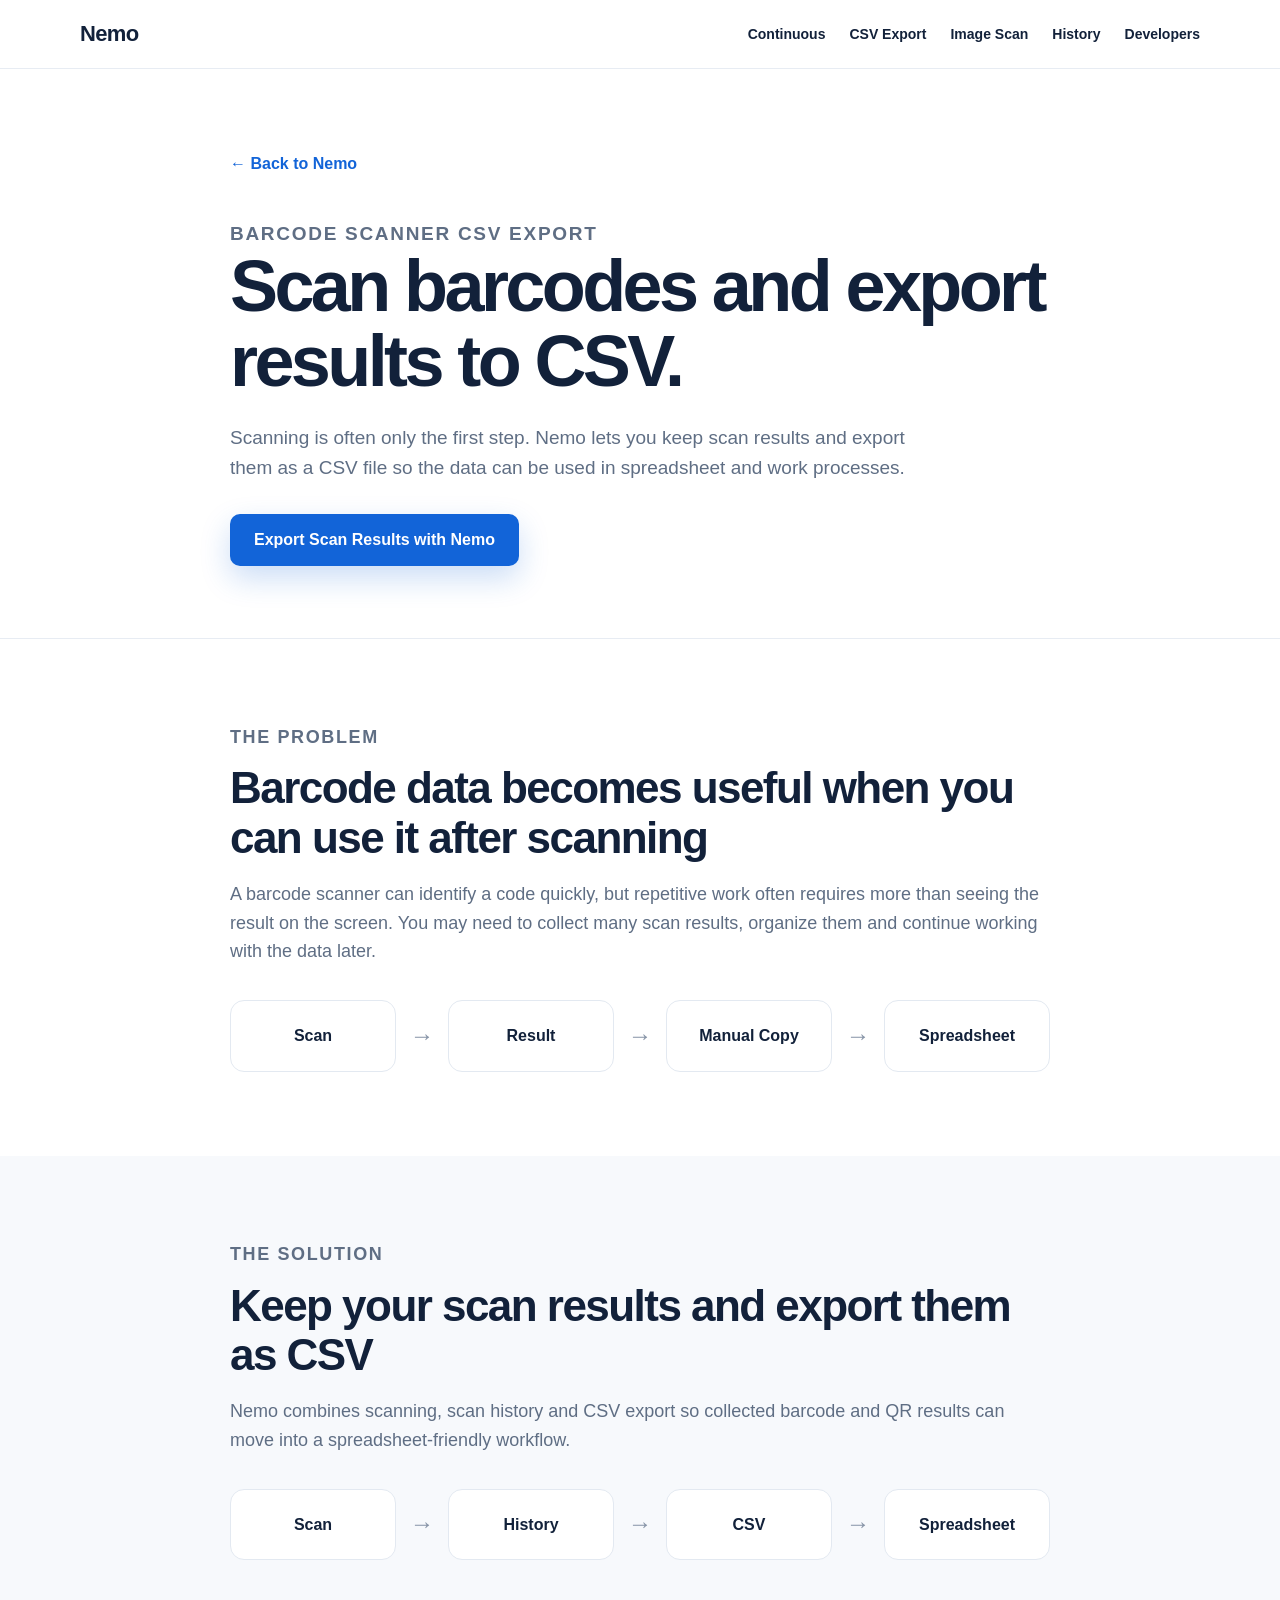
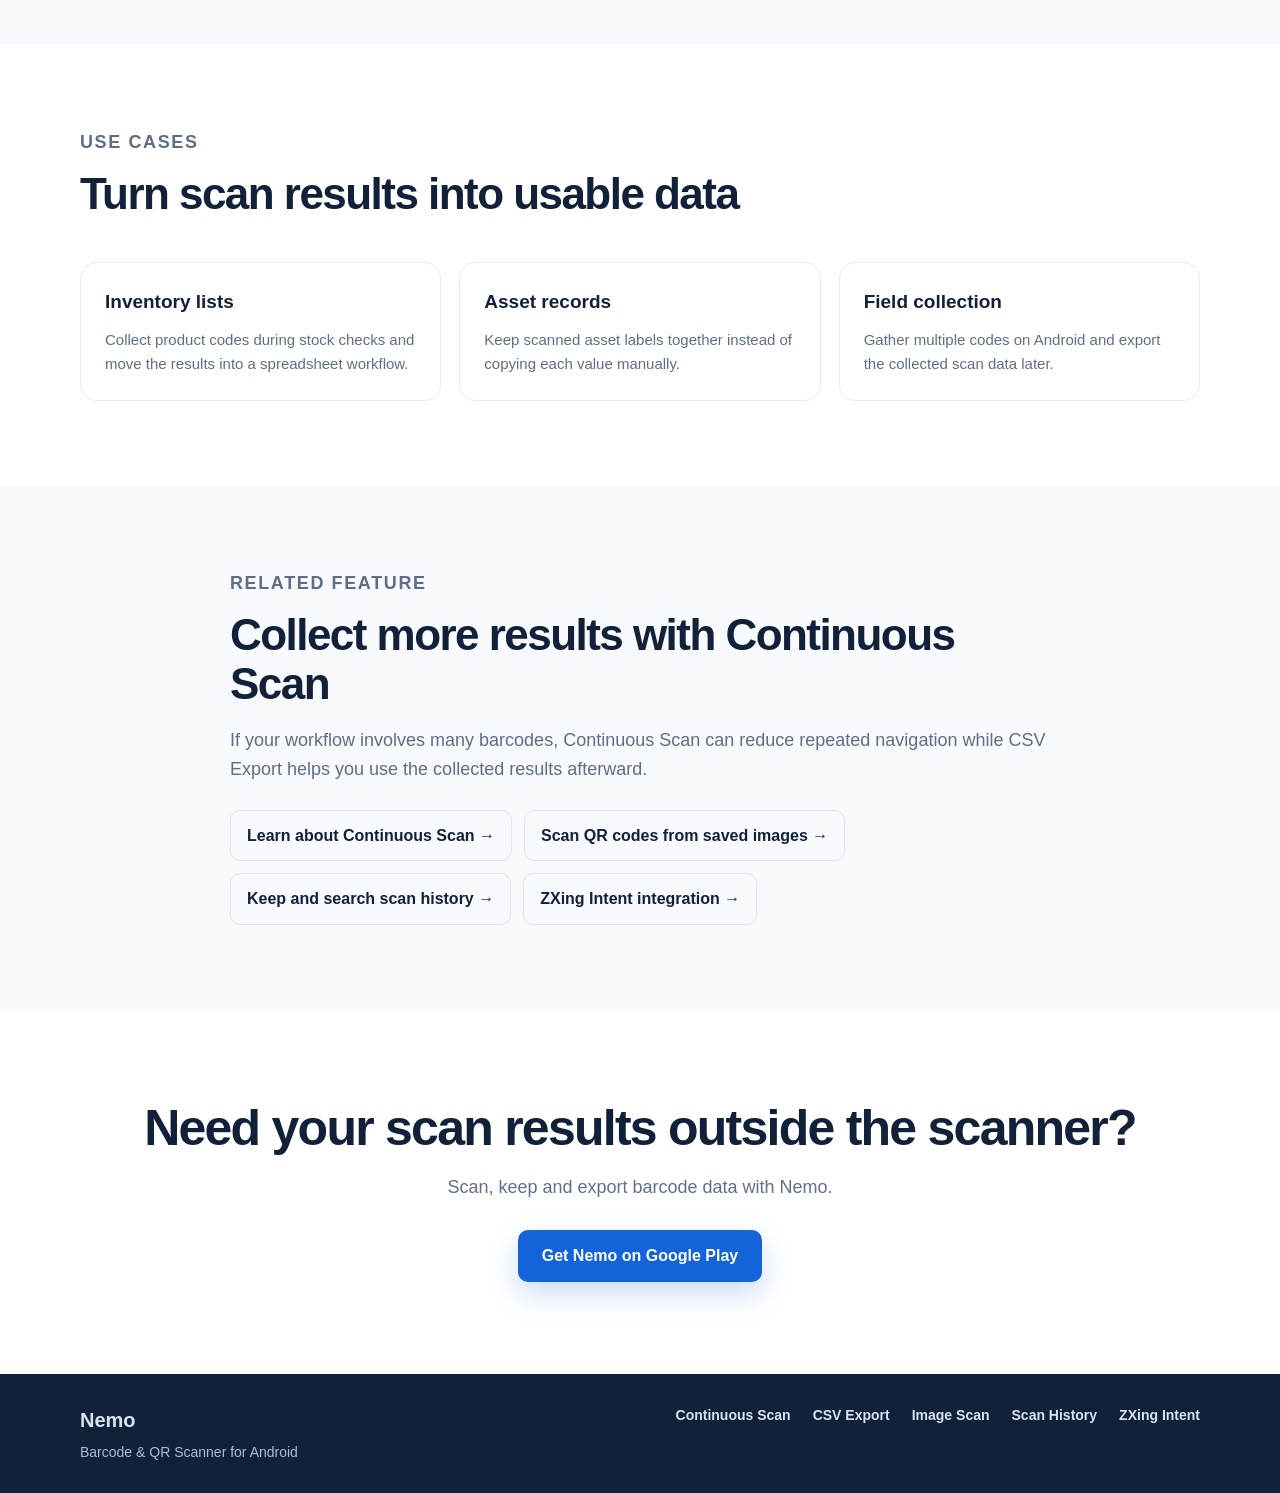
==== barcode-scanner-csv-export/index.html @ 2c3585ad "feat: complete Nemo marketing website v1.0" ====
<!DOCTYPE html>
<html lang="en">
<head>
    <meta charset="UTF-8">
    <meta name="viewport" content="width=device-width, initial-scale=1.0">

    <title>Barcode Scanner with CSV Export for Android | Nemo</title>
    <meta name="description" content="Scan barcodes on Android and export scan results to CSV with Nemo. Keep scan data organized and use it in spreadsheet workflows.">


    <link rel="canonical" href="https://silice-kim.github.io/nemo-scanner-web/barcode-scanner-csv-export/">

    <meta property="og:title" content="Barcode Scanner with CSV Export for Android | Nemo">
    <meta property="og:description" content="Scan barcodes on Android and export scan results to CSV with Nemo. Keep scan data organized and use it in spreadsheet workflows.">
    <meta property="og:type" content="website">
    <meta property="og:url" content="https://silice-kim.github.io/nemo-scanner-web/barcode-scanner-csv-export/">
    <meta property="og:site_name" content="Nemo">

    <link rel="stylesheet" href="../css/style.css">
</head>

<body>

<header class="site-header">
    <div class="container header-inner">
        <a href="../" class="logo">Nemo</a>

        <button class="menu-toggle" type="button" aria-label="Toggle navigation" aria-expanded="false">
            Menu
        </button>

        <nav class="nav site-nav">
            <a href="../continuous-barcode-scanner/">Continuous</a>
            <a href="../barcode-scanner-csv-export/">CSV Export</a>
            <a href="../scan-qr-from-image/">Image Scan</a>
            <a href="../barcode-scanner-history/">History</a>
            <a href="../zxing-intent-scanner/">Developers</a>
        </nav>
    </div>
</header>

<main>

    <section class="page-hero">
        <div class="container page-hero-inner">

            <a href="../" class="back-home">← Back to Nemo</a>

            <p class="eyebrow">Barcode Scanner CSV Export</p>

            <h1>
                Scan barcodes and
                export results to CSV.
            </h1>

            <p>
                Scanning is often only the first step.
                Nemo lets you keep scan results and export them as a CSV file
                so the data can be used in spreadsheet and work processes.
            </p>

            <div class="page-hero-actions">
                <a
                    class="button button-primary play-store-cta"
                    data-page="csv_export"
                    href="https://play.google.com/store/apps/details?id=kr.co.bizadmin.scanner"
                    target="_blank"
                    rel="noopener noreferrer"
                >
                    Export Scan Results with Nemo
                </a>
            </div>

        </div>
    </section>

    <section class="content-section">
        <div class="container content-narrow">

            <p class="eyebrow">The problem</p>

            <h2>
                Barcode data becomes useful when you can use it after scanning
            </h2>

            <p>
                A barcode scanner can identify a code quickly,
                but repetitive work often requires more than seeing the result
                on the screen. You may need to collect many scan results,
                organize them and continue working with the data later.
            </p>

            <div class="workflow-row" style="margin-top: 34px;">
                <div class="workflow-item">Scan</div>
                <div class="workflow-arrow">→</div>
                <div class="workflow-item">Result</div>
                <div class="workflow-arrow">→</div>
                <div class="workflow-item">Manual Copy</div>
                <div class="workflow-arrow">→</div>
                <div class="workflow-item">Spreadsheet</div>
            </div>

        </div>
    </section>

    <section class="content-section workflow-section">
        <div class="container content-narrow">

            <p class="eyebrow">The solution</p>

            <h2>
                Keep your scan results and export them as CSV
            </h2>

            <p>
                Nemo combines scanning, scan history and CSV export
                so collected barcode and QR results can move into
                a spreadsheet-friendly workflow.
            </p>

            <div class="workflow-row" style="margin-top: 34px;">
                <div class="workflow-item">Scan</div>
                <div class="workflow-arrow">→</div>
                <div class="workflow-item">History</div>
                <div class="workflow-arrow">→</div>
                <div class="workflow-item">CSV</div>
                <div class="workflow-arrow">→</div>
                <div class="workflow-item">Spreadsheet</div>
            </div>

        </div>
    </section>

    <section class="content-section">
        <div class="container">

            <div class="section-heading">
                <p class="eyebrow">Use cases</p>
                <h2>Turn scan results into usable data</h2>
            </div>

            <div class="use-case-grid">

                <article class="use-case-card">
                    <h3>Inventory lists</h3>
                    <p>
                        Collect product codes during stock checks
                        and move the results into a spreadsheet workflow.
                    </p>
                </article>

                <article class="use-case-card">
                    <h3>Asset records</h3>
                    <p>
                        Keep scanned asset labels together
                        instead of copying each value manually.
                    </p>
                </article>

                <article class="use-case-card">
                    <h3>Field collection</h3>
                    <p>
                        Gather multiple codes on Android
                        and export the collected scan data later.
                    </p>
                </article>

            </div>

        </div>
    </section>

    <section class="content-section workflow-section">
        <div class="container content-narrow">

            <p class="eyebrow">Related feature</p>

            <h2>
                Collect more results with Continuous Scan
            </h2>

            <p>
                If your workflow involves many barcodes,
                Continuous Scan can reduce repeated navigation
                while CSV Export helps you use the collected results afterward.
            </p>

            <div class="related-links">
                <a href="../continuous-barcode-scanner/">
                    Learn about Continuous Scan →
                </a>
                <a href="../scan-qr-from-image/">
                    Scan QR codes from saved images →
                </a>
                <a href="../barcode-scanner-history/">Keep and search scan history →</a>
            
                <a href="../zxing-intent-scanner/">
                    ZXing Intent integration →
                </a>
</div>

        </div>
    </section>

    <section class="section final-cta">
        <div class="container">

            <h2>Need your scan results outside the scanner?</h2>

            <p>
                Scan, keep and export barcode data with Nemo.
            </p>

            <a
                class="button button-primary play-store-cta"
                data-page="csv_export"
                href="https://play.google.com/store/apps/details?id=kr.co.bizadmin.scanner"
                target="_blank"
                rel="noopener noreferrer"
            >
                Get Nemo on Google Play
            </a>

        </div>
    </section>

</main>

<footer class="site-footer">
    <div class="container footer-grid">
        <div>
            <strong class="footer-brand">Nemo</strong>
            <p>Barcode & QR Scanner for Android</p>
        </div>

        <nav class="footer-nav" aria-label="Footer navigation">
            <a href="../continuous-barcode-scanner/">Continuous Scan</a>
            <a href="../barcode-scanner-csv-export/">CSV Export</a>
            <a href="../scan-qr-from-image/">Image Scan</a>
            <a href="../barcode-scanner-history/">Scan History</a>
            <a href="../zxing-intent-scanner/">ZXing Intent</a>
        </nav>
    </div>
</footer>

<script src="../js/main.js"></script>

</body>
</html>
---- css/style.css ----
* {
    box-sizing: border-box;
}

html {
    scroll-behavior: smooth;
}

body {
    margin: 0;
    font-family:
        -apple-system,
        BlinkMacSystemFont,
        "Segoe UI",
        Roboto,
        Arial,
        sans-serif;
    color: #12213a;
    background: #ffffff;
    line-height: 1.6;
}

a {
    color: inherit;
    text-decoration: none;
}

.container {
    width: min(1120px, calc(100% - 40px));
    margin: 0 auto;
}

.site-header {
    position: sticky;
    top: 0;
    z-index: 100;
    border-bottom: 1px solid #e7ecf3;
    background: rgba(255, 255, 255, 0.94);
    backdrop-filter: blur(12px);
}

.header-inner {
    min-height: 68px;
    display: flex;
    align-items: center;
    justify-content: space-between;
    gap: 24px;
}

.logo {
    font-size: 22px;
    font-weight: 800;
    letter-spacing: -0.03em;
}

.nav {
    display: flex;
    gap: 24px;
}

.nav a {
    font-size: 14px;
    font-weight: 700;
}

.hero {
    padding: 88px 0 94px;
    overflow: hidden;
}

.hero-inner {
    display: grid;
    grid-template-columns: 1.1fr 0.9fr;
    align-items: center;
    gap: 72px;
}

.hero-copy {
    max-width: 660px;
}

.eyebrow {
    margin: 0 0 12px;
    font-size: 13px;
    font-weight: 800;
    letter-spacing: 0.09em;
    text-transform: uppercase;
    color: #1264d8;
}

.hero h1 {
    margin: 0;
    font-size: clamp(52px, 7vw, 82px);
    line-height: 1.02;
    letter-spacing: -0.055em;
}

.hero-description {
    max-width: 650px;
    margin: 26px 0 0;
    font-size: 20px;
    color: #53627a;
}

.hero-actions {
    margin-top: 34px;
}

.button {
    display: inline-flex;
    align-items: center;
    justify-content: center;
    min-height: 52px;
    padding: 0 24px;
    border-radius: 10px;
    font-weight: 800;
    transition: transform 0.18s ease, box-shadow 0.18s ease;
}

.button:hover {
    transform: translateY(-2px);
}

.button-primary {
    color: #ffffff;
    background: #1264d8;
    box-shadow: 0 12px 30px rgba(18, 100, 216, 0.22);
}

.scanner-preview {
    display: flex;
    justify-content: center;
}

.phone-frame {
    width: min(340px, 84vw);
    padding: 12px;
    border-radius: 38px;
    background: #0c1220;
    box-shadow: 0 26px 70px rgba(12, 18, 32, 0.22);
}

.phone-screen {
    overflow: hidden;
    border-radius: 28px;
    background: #ffffff;
}

.camera-area {
    position: relative;
    min-height: 310px;
    display: grid;
    place-items: center;
    background: linear-gradient(145deg, #edf1f5, #cbd3dc);
}

.scan-line {
    position: absolute;
    left: 12%;
    right: 12%;
    top: 50%;
    height: 2px;
    background: #ef4444;
}

.barcode-box {
    width: 180px;
    height: 104px;
    padding: 16px;
    display: flex;
    gap: 6px;
    justify-content: center;
    align-items: stretch;
    border-radius: 8px;
    background: #ffffff;
    box-shadow: 0 10px 25px rgba(0, 0, 0, 0.12);
}

.barcode-box span {
    width: 5px;
    background: #111827;
}

.barcode-box span:nth-child(2n) {
    width: 2px;
}

.history-preview {
    padding: 18px;
    font-size: 13px;
}

.history-preview strong {
    display: block;
    margin-bottom: 10px;
}

.history-preview div {
    padding: 8px 0;
    border-top: 1px solid #edf0f4;
    color: #49566b;
}

.section {
    padding: 92px 0;
}

.section-heading {
    max-width: 720px;
    margin-bottom: 44px;
}

.section-heading h2,
.developer-section h2,
.final-cta h2 {
    margin: 0 0 16px;
    font-size: clamp(34px, 5vw, 50px);
    line-height: 1.08;
    letter-spacing: -0.035em;
}

.section-heading p,
.developer-section p,
.final-cta p {
    color: #617087;
    font-size: 18px;
}

.feature-grid {
    display: grid;
    grid-template-columns: repeat(5, minmax(0, 1fr));
    gap: 16px;
}

.feature-card {
    min-height: 200px;
    padding: 24px;
    border: 1px solid #e6ebf2;
    border-radius: 16px;
    background: #ffffff;
}

.feature-icon {
    width: 44px;
    height: 44px;
    margin-bottom: 18px;
    display: grid;
    place-items: center;
    border-radius: 11px;
    background: #eef5ff;
    color: #1264d8;
    font-size: 13px;
    font-weight: 900;
}

.feature-card h3 {
    margin: 0 0 10px;
    font-size: 19px;
}

.feature-card p {
    margin: 0;
    color: #69768a;
    font-size: 14px;
}

.workflow-section {
    background: #f7f9fc;
}

.workflow-row {
    display: flex;
    align-items: center;
    gap: 14px;
}

.workflow-item {
    flex: 1;
    padding: 22px;
    text-align: center;
    border: 1px solid #e3e9f1;
    border-radius: 14px;
    background: #ffffff;
    font-weight: 800;
}

.workflow-arrow {
    color: #8794a7;
    font-size: 24px;
}

.developer-section {
    border-top: 1px solid #e6ebf2;
    border-bottom: 1px solid #e6ebf2;
}

.developer-inner {
    max-width: 760px;
}

.text-link {
    display: inline-block;
    margin-top: 14px;
    color: #1264d8;
    font-weight: 800;
}

.final-cta {
    text-align: center;
}

.final-cta p {
    margin-bottom: 28px;
}

.site-footer {
    padding: 30px 0;
    color: #d8e3f1;
    background: #12213a;
}

.footer-inner {
    display: flex;
    justify-content: space-between;
    gap: 18px;
    font-size: 14px;
}

@media (max-width: 980px) {
    .feature-grid {
        grid-template-columns: repeat(2, minmax(0, 1fr));
    }
}

@media (max-width: 760px) {
    .container {
        width: min(100% - 28px, 1120px);
    }

    .nav {
        gap: 14px;
    }

    .nav a {
        font-size: 13px;
    }

    .hero {
        padding: 66px 0 70px;
    }

    .hero-inner {
        grid-template-columns: 1fr;
        gap: 50px;
    }

    .hero-copy {
        text-align: center;
    }

    .hero-description {
        font-size: 18px;
    }

    .section {
        padding: 66px 0;
    }

    .feature-grid {
        grid-template-columns: 1fr;
    }

    .workflow-row {
        flex-direction: column;
    }

    .workflow-item {
        width: 100%;
    }

    .workflow-arrow {
        transform: rotate(90deg);
    }

    .footer-inner {
        flex-direction: column;
        align-items: center;
    }
}


.feature-link {
    display: inline-block;
    margin-top: 18px;
    color: #1264d8;
    font-size: 14px;
    font-weight: 800;
}

.page-hero {
    padding: 82px 0 72px;
    border-bottom: 1px solid #e7ecf3;
}

.page-hero-inner {
    max-width: 820px;
}

.page-hero h1 {
    margin: 0;
    font-size: clamp(46px, 7vw, 72px);
    line-height: 1.04;
    letter-spacing: -0.05em;
}

.page-hero p {
    max-width: 720px;
    margin: 24px 0 0;
    color: #5f6e84;
    font-size: 19px;
}

.page-hero-actions {
    margin-top: 30px;
}

.content-section {
    padding: 84px 0;
}

.content-narrow {
    max-width: 820px;
}

.content-section h2 {
    margin: 0 0 18px;
    font-size: clamp(30px, 4vw, 44px);
    line-height: 1.12;
    letter-spacing: -0.035em;
}

.content-section p {
    color: #5f6e84;
    font-size: 18px;
}

.use-case-grid {
    display: grid;
    grid-template-columns: repeat(3, minmax(0, 1fr));
    gap: 18px;
    margin-top: 34px;
}

.use-case-card {
    padding: 24px;
    border: 1px solid #e5ebf2;
    border-radius: 16px;
    background: #ffffff;
}

.use-case-card h3 {
    margin: 0 0 10px;
    font-size: 19px;
}

.use-case-card p {
    margin: 0;
    font-size: 15px;
}

.related-links {
    display: flex;
    flex-wrap: wrap;
    gap: 12px;
    margin-top: 26px;
}

.related-links a {
    padding: 12px 16px;
    border: 1px solid #dfe6ef;
    border-radius: 10px;
    font-weight: 750;
}

.back-home {
    display: inline-block;
    margin-bottom: 18px;
    color: #1264d8;
    font-weight: 800;
}

@media (max-width: 760px) {
    .page-hero {
        padding: 62px 0 56px;
    }

    .content-section {
        padding: 64px 0;
    }

    .use-case-grid {
        grid-template-columns: 1fr;
    }
}


.code-block {
    margin: 28px 0 0;
    padding: 22px;
    overflow-x: auto;
    border: 1px solid #dfe6ef;
    border-radius: 14px;
    background: #0f172a;
    color: #e5edf7;
    font-family:
        "SFMono-Regular",
        Consolas,
        "Liberation Mono",
        Menlo,
        monospace;
    font-size: 14px;
    line-height: 1.7;
}

.code-block code {
    white-space: pre;
}

.notice {
    margin-top: 24px;
    padding: 18px 20px;
    border-left: 4px solid #1264d8;
    border-radius: 10px;
    background: #eef5ff;
    color: #35445a;
}

.developer-flow {
    display: grid;
    grid-template-columns: repeat(5, minmax(0, 1fr));
    gap: 12px;
    align-items: center;
    margin-top: 34px;
}

.developer-flow .workflow-item {
    min-height: 82px;
    display: grid;
    place-items: center;
}

.developer-flow .workflow-arrow {
    text-align: center;
}

@media (max-width: 760px) {
    .developer-flow {
        grid-template-columns: 1fr;
    }

    .developer-flow .workflow-arrow {
        transform: rotate(90deg);
    }
}


/* Step 7: final integrated navigation and footer */
.menu-toggle {
    display: none;
    border: 1px solid #dfe6ef;
    border-radius: 9px;
    padding: 8px 11px;
    background: #ffffff;
    color: #12213a;
    font: inherit;
    font-size: 13px;
    font-weight: 800;
    cursor: pointer;
}

.site-nav a {
    white-space: nowrap;
}

.site-nav a:hover,
.footer-nav a:hover {
    color: #1264d8;
}

.footer-grid {
    display: grid;
    grid-template-columns: 1fr 2fr;
    gap: 40px;
    align-items: start;
}

.footer-brand {
    display: block;
    margin-bottom: 5px;
    font-size: 20px;
}

.footer-grid p {
    margin: 0;
    color: #aebbd0;
    font-size: 14px;
}

.footer-nav {
    display: flex;
    flex-wrap: wrap;
    justify-content: flex-end;
    gap: 12px 22px;
    font-size: 14px;
    font-weight: 700;
}

@media (max-width: 900px) {
    .menu-toggle {
        display: inline-flex;
    }

    .header-inner {
        position: relative;
    }

    .site-nav {
        display: none;
        position: absolute;
        top: 58px;
        left: 0;
        right: 0;
        flex-direction: column;
        gap: 0;
        padding: 10px;
        border: 1px solid #e3e9f1;
        border-radius: 12px;
        background: #ffffff;
        box-shadow: 0 18px 40px rgba(12, 18, 32, 0.12);
    }

    .site-nav.is-open {
        display: flex;
    }

    .site-nav a {
        padding: 11px 12px;
        border-radius: 8px;
    }

    .site-nav a:hover {
        background: #f5f8fc;
    }
}

@media (max-width: 760px) {
    .footer-grid {
        grid-template-columns: 1fr;
        gap: 24px;
        text-align: center;
    }

    .footer-nav {
        justify-content: center;
    }
}
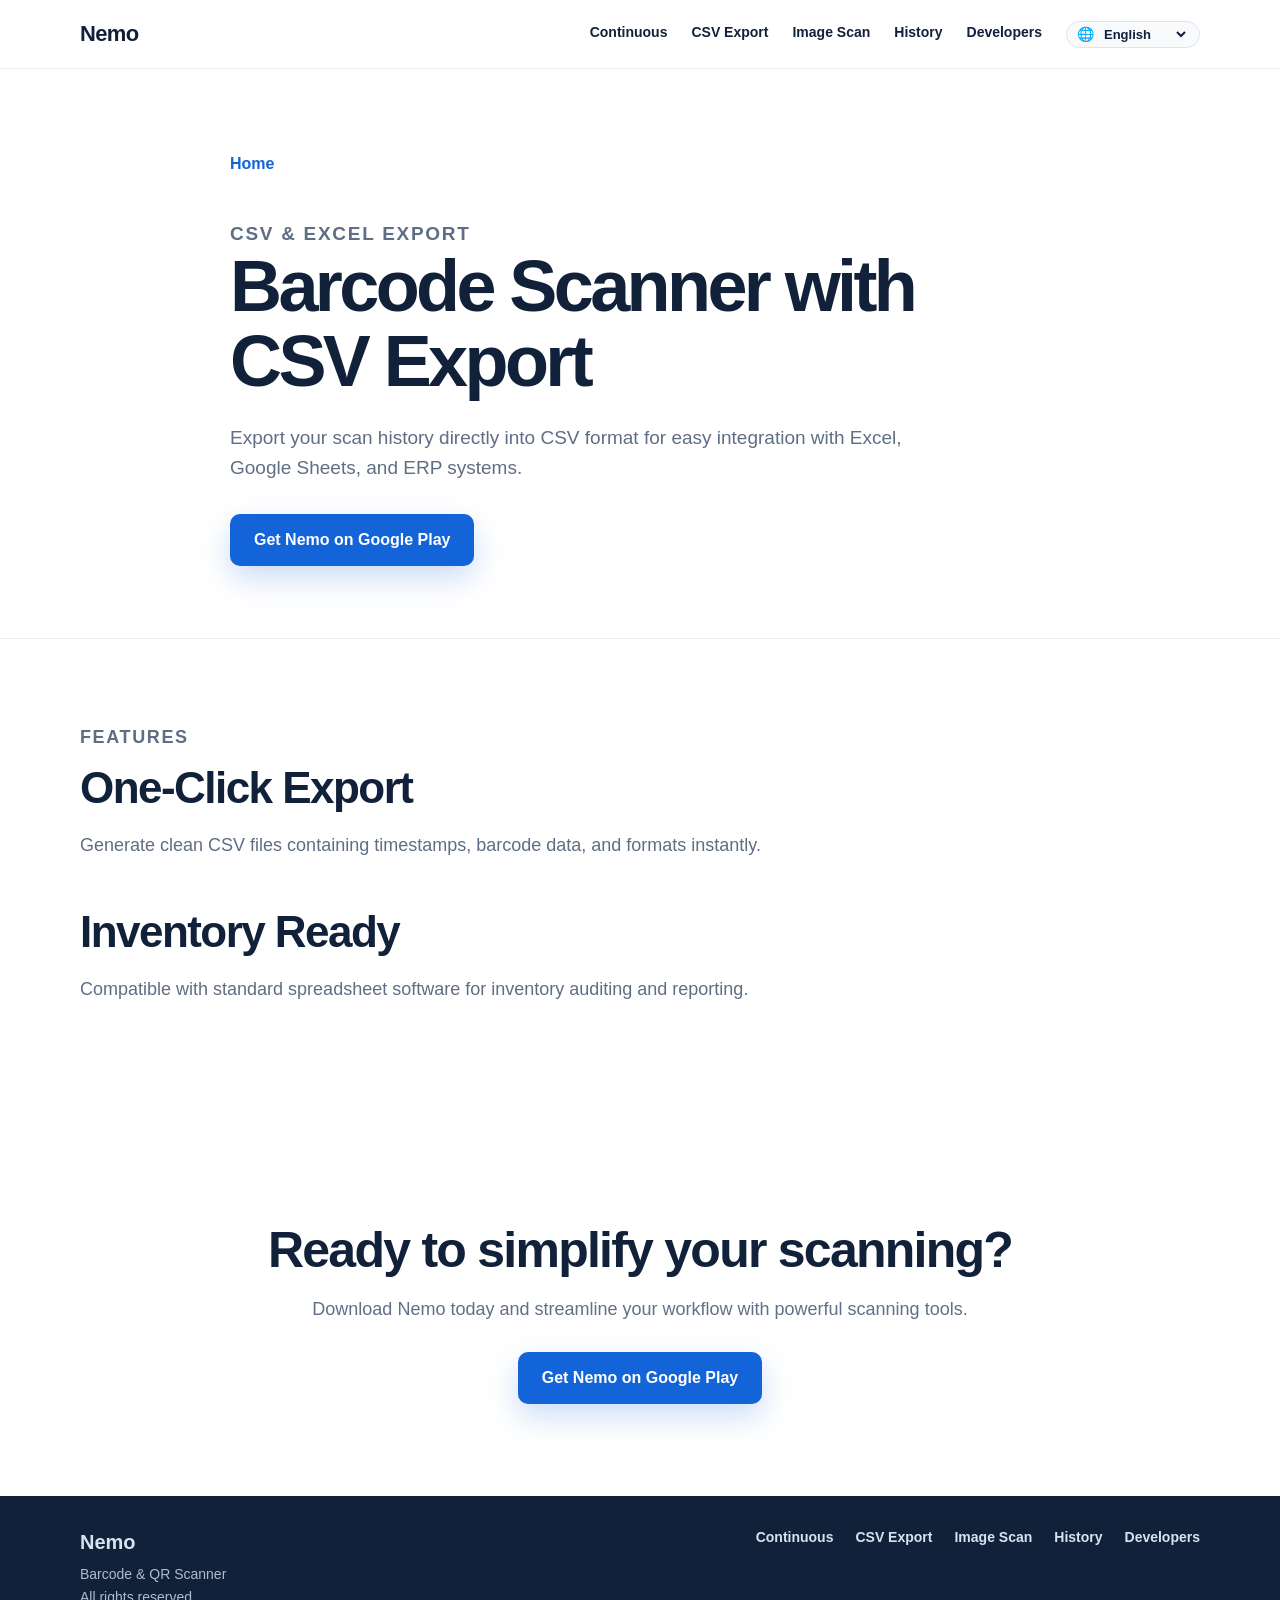
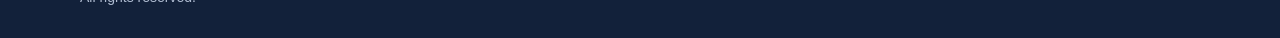
==== commit 573c9815: "feat: add 9-language i18n support (ko, en, ja, de, es, fr, pt, zh-CN, zh-TW)" ====
--- a/barcode-scanner-csv-export/index.html
+++ b/barcode-scanner-csv-export/index.html
@@ -4,22 +4,31 @@
     <meta charset="UTF-8">
     <meta name="viewport" content="width=device-width, initial-scale=1.0">
 
-    <title>Barcode Scanner with CSV Export for Android | Nemo</title>
-    <meta name="description" content="Scan barcodes on Android and export scan results to CSV with Nemo. Keep scan data organized and use it in spreadsheet workflows.">
+    <title>Barcode Scanner with CSV Export | Nemo</title>
+    <meta name="description" content="Export barcode and QR scan results to CSV format with Nemo for Android. Easily integrate scan logs with Excel and Google Sheets.">
 
+    <link rel="canonical" href="https://nemo-scanner.bizadmin.co.kr/barcode-scanner-csv-export/">
+    <link rel="alternate" hreflang="x-default" href="https://nemo-scanner.bizadmin.co.kr/barcode-scanner-csv-export/">
+    <link rel="alternate" hreflang="en" href="https://nemo-scanner.bizadmin.co.kr/barcode-scanner-csv-export/?lang=en">
+    <link rel="alternate" hreflang="ko" href="https://nemo-scanner.bizadmin.co.kr/barcode-scanner-csv-export/?lang=ko">
+    <link rel="alternate" hreflang="ja" href="https://nemo-scanner.bizadmin.co.kr/barcode-scanner-csv-export/?lang=ja">
+    <link rel="alternate" hreflang="de" href="https://nemo-scanner.bizadmin.co.kr/barcode-scanner-csv-export/?lang=de">
+    <link rel="alternate" hreflang="es" href="https://nemo-scanner.bizadmin.co.kr/barcode-scanner-csv-export/?lang=es">
+    <link rel="alternate" hreflang="fr" href="https://nemo-scanner.bizadmin.co.kr/barcode-scanner-csv-export/?lang=fr">
+    <link rel="alternate" hreflang="pt" href="https://nemo-scanner.bizadmin.co.kr/barcode-scanner-csv-export/?lang=pt">
+    <link rel="alternate" hreflang="zh-CN" href="https://nemo-scanner.bizadmin.co.kr/barcode-scanner-csv-export/?lang=zh-CN">
+    <link rel="alternate" hreflang="zh-TW" href="https://nemo-scanner.bizadmin.co.kr/barcode-scanner-csv-export/?lang=zh-TW">
 
-    <link rel="canonical" href="https://silice-kim.github.io/nemo-scanner-web/barcode-scanner-csv-export/">
-
-    <meta property="og:title" content="Barcode Scanner with CSV Export for Android | Nemo">
-    <meta property="og:description" content="Scan barcodes on Android and export scan results to CSV with Nemo. Keep scan data organized and use it in spreadsheet workflows.">
+    <meta property="og:title" content="Barcode Scanner with CSV Export | Nemo">
+    <meta property="og:description" content="Export barcode and QR scan results to CSV format with Nemo for Android. Easily integrate scan logs with Excel and Google Sheets.">
     <meta property="og:type" content="website">
-    <meta property="og:url" content="https://silice-kim.github.io/nemo-scanner-web/barcode-scanner-csv-export/">
+    <meta property="og:url" content="https://nemo-scanner.bizadmin.co.kr/barcode-scanner-csv-export/">
     <meta property="og:site_name" content="Nemo">
 
     <link rel="stylesheet" href="../css/style.css">
 </head>
 
-<body>
+<body data-i18n-page-title="csv_page_title">
 
 <header class="site-header">
     <div class="container header-inner">
@@ -30,11 +39,11 @@
         </button>
 
         <nav class="nav site-nav">
-            <a href="../continuous-barcode-scanner/">Continuous</a>
-            <a href="../barcode-scanner-csv-export/">CSV Export</a>
-            <a href="../scan-qr-from-image/">Image Scan</a>
-            <a href="../barcode-scanner-history/">History</a>
-            <a href="../zxing-intent-scanner/">Developers</a>
+            <a href="../continuous-barcode-scanner/" data-i18n="nav_continuous">Continuous</a>
+            <a href="../barcode-scanner-csv-export/" data-i18n="nav_csv">CSV Export</a>
+            <a href="../scan-qr-from-image/" data-i18n="nav_image">Image Scan</a>
+            <a href="../barcode-scanner-history/" data-i18n="nav_history">History</a>
+            <a href="../zxing-intent-scanner/" data-i18n="nav_developers">Developers</a>
         </nav>
     </div>
 </header>
@@ -44,19 +53,19 @@
     <section class="page-hero">
         <div class="container page-hero-inner">
 
-            <a href="../" class="back-home">← Back to Nemo</a>
+            <a href="../" class="back-home" data-i18n="nav_home">← Back to Nemo</a>
 
-            <p class="eyebrow">Barcode Scanner CSV Export</p>
+            <p class="eyebrow" data-i18n="feat_csv_title">CSV Export</p>
 
-            <h1>
-                Scan barcodes and
-                export results to CSV.
+            <h1 data-i18n="csv_hero_title">
+                Export barcode scan results
+                directly to CSV.
             </h1>
 
-            <p>
-                Scanning is often only the first step.
-                Nemo lets you keep scan results and export them as a CSV file
-                so the data can be used in spreadsheet and work processes.
+            <p data-i18n="csv_hero_desc">
+                Scanning codes is only half the work.
+                Nemo lets you export your scan history into CSV files,
+                making it easy to work with Excel, Google Sheets, or internal inventory tools.
             </p>
 
             <div class="page-hero-actions">
@@ -66,66 +75,10 @@
                     href="https://play.google.com/store/apps/details?id=kr.co.bizadmin.scanner"
                     target="_blank"
                     rel="noopener noreferrer"
+                    data-i18n="get_nemo"
                 >
-                    Export Scan Results with Nemo
+                    Export Scan History with Nemo
                 </a>
-            </div>
-
-        </div>
-    </section>
-
-    <section class="content-section">
-        <div class="container content-narrow">
-
-            <p class="eyebrow">The problem</p>
-
-            <h2>
-                Barcode data becomes useful when you can use it after scanning
-            </h2>
-
-            <p>
-                A barcode scanner can identify a code quickly,
-                but repetitive work often requires more than seeing the result
-                on the screen. You may need to collect many scan results,
-                organize them and continue working with the data later.
-            </p>
-
-            <div class="workflow-row" style="margin-top: 34px;">
-                <div class="workflow-item">Scan</div>
-                <div class="workflow-arrow">→</div>
-                <div class="workflow-item">Result</div>
-                <div class="workflow-arrow">→</div>
-                <div class="workflow-item">Manual Copy</div>
-                <div class="workflow-arrow">→</div>
-                <div class="workflow-item">Spreadsheet</div>
-            </div>
-
-        </div>
-    </section>
-
-    <section class="content-section workflow-section">
-        <div class="container content-narrow">
-
-            <p class="eyebrow">The solution</p>
-
-            <h2>
-                Keep your scan results and export them as CSV
-            </h2>
-
-            <p>
-                Nemo combines scanning, scan history and CSV export
-                so collected barcode and QR results can move into
-                a spreadsheet-friendly workflow.
-            </p>
-
-            <div class="workflow-row" style="margin-top: 34px;">
-                <div class="workflow-item">Scan</div>
-                <div class="workflow-arrow">→</div>
-                <div class="workflow-item">History</div>
-                <div class="workflow-arrow">→</div>
-                <div class="workflow-item">CSV</div>
-                <div class="workflow-arrow">→</div>
-                <div class="workflow-item">Spreadsheet</div>
             </div>
 
         </div>
@@ -135,81 +88,23 @@
         <div class="container">
 
             <div class="section-heading">
-                <p class="eyebrow">Use cases</p>
-                <h2>Turn scan results into usable data</h2>
+                <p class="eyebrow">Features</p>
+                <h2 data-i18n="csv_feat1_title">One-Click Export</h2>
+                <p data-i18n="csv_feat1_desc">Generate clean CSV files containing timestamps, barcode data, and formats instantly.</p>
             </div>
 
-            <div class="use-case-grid">
-
-                <article class="use-case-card">
-                    <h3>Inventory lists</h3>
-                    <p>
-                        Collect product codes during stock checks
-                        and move the results into a spreadsheet workflow.
-                    </p>
-                </article>
-
-                <article class="use-case-card">
-                    <h3>Asset records</h3>
-                    <p>
-                        Keep scanned asset labels together
-                        instead of copying each value manually.
-                    </p>
-                </article>
-
-                <article class="use-case-card">
-                    <h3>Field collection</h3>
-                    <p>
-                        Gather multiple codes on Android
-                        and export the collected scan data later.
-                    </p>
-                </article>
-
+            <div class="section-heading" style="margin-top: 48px;">
+                <h2 data-i18n="csv_feat2_title">Inventory Ready</h2>
+                <p data-i18n="csv_feat2_desc">Compatible with standard spreadsheet software for inventory auditing and reporting.</p>
             </div>
-
-        </div>
-    </section>
-
-    <section class="content-section workflow-section">
-        <div class="container content-narrow">
-
-            <p class="eyebrow">Related feature</p>
-
-            <h2>
-                Collect more results with Continuous Scan
-            </h2>
-
-            <p>
-                If your workflow involves many barcodes,
-                Continuous Scan can reduce repeated navigation
-                while CSV Export helps you use the collected results afterward.
-            </p>
-
-            <div class="related-links">
-                <a href="../continuous-barcode-scanner/">
-                    Learn about Continuous Scan →
-                </a>
-                <a href="../scan-qr-from-image/">
-                    Scan QR codes from saved images →
-                </a>
-                <a href="../barcode-scanner-history/">Keep and search scan history →</a>
-            
-                <a href="../zxing-intent-scanner/">
-                    ZXing Intent integration →
-                </a>
-</div>
 
         </div>
     </section>
 
     <section class="section final-cta">
         <div class="container">
-
-            <h2>Need your scan results outside the scanner?</h2>
-
-            <p>
-                Scan, keep and export barcode data with Nemo.
-            </p>
+            <h2 data-i18n="cta_title">Ready to start scanning?</h2>
+            <p data-i18n="cta_desc">Try Barcode & QR Scanner: Nemo on Android.</p>
 
             <a
                 class="button button-primary play-store-cta"
@@ -217,10 +112,10 @@
                 href="https://play.google.com/store/apps/details?id=kr.co.bizadmin.scanner"
                 target="_blank"
                 rel="noopener noreferrer"
+                data-i18n="get_nemo"
             >
                 Get Nemo on Google Play
             </a>
-
         </div>
     </section>
 
@@ -230,20 +125,23 @@
     <div class="container footer-grid">
         <div>
             <strong class="footer-brand">Nemo</strong>
-            <p>Barcode & QR Scanner for Android</p>
+            <p data-i18n="eyebrow">Barcode & QR Scanner for Android</p>
+            <p data-i18n="footer_rights">All rights reserved.</p>
         </div>
 
         <nav class="footer-nav" aria-label="Footer navigation">
-            <a href="../continuous-barcode-scanner/">Continuous Scan</a>
-            <a href="../barcode-scanner-csv-export/">CSV Export</a>
-            <a href="../scan-qr-from-image/">Image Scan</a>
-            <a href="../barcode-scanner-history/">Scan History</a>
-            <a href="../zxing-intent-scanner/">ZXing Intent</a>
+            <a href="../continuous-barcode-scanner/" data-i18n="nav_continuous">Continuous Scan</a>
+            <a href="../barcode-scanner-csv-export/" data-i18n="nav_csv">CSV Export</a>
+            <a href="../scan-qr-from-image/" data-i18n="nav_image">Image Scan</a>
+            <a href="../barcode-scanner-history/" data-i18n="nav_history">Scan History</a>
+            <a href="../zxing-intent-scanner/" data-i18n="nav_developers">ZXing Intent</a>
         </nav>
     </div>
 </footer>
 
 <script src="../js/main.js"></script>
+<script src="../js/translations.js"></script>
+<script src="../js/i18n.js"></script>
 
 </body>
 </html>
--- a/css/style.css
+++ b/css/style.css
@@ -664,3 +664,44 @@
         justify-content: center;
     }
 }
+
+/* Language Switcher UI */
+.lang-switcher {
+    display: inline-flex;
+    align-items: center;
+    gap: 6px;
+    padding: 4px 10px;
+    border: 1px solid #dce4ef;
+    border-radius: 20px;
+    background: #f8fafc;
+    transition: all 0.2s ease;
+}
+
+.lang-switcher:hover {
+    border-color: #1264d8;
+    background: #ffffff;
+    box-shadow: 0 2px 8px rgba(18, 100, 216, 0.08);
+}
+
+.globe-icon {
+    font-size: 14px;
+    line-height: 1;
+}
+
+.lang-select {
+    border: none;
+    background: transparent;
+    font-size: 13px;
+    font-weight: 700;
+    color: #12213a;
+    cursor: pointer;
+    outline: none;
+    padding-right: 4px;
+}
+
+.lang-select option {
+    background: #ffffff;
+    color: #12213a;
+    font-weight: 500;
+}
+
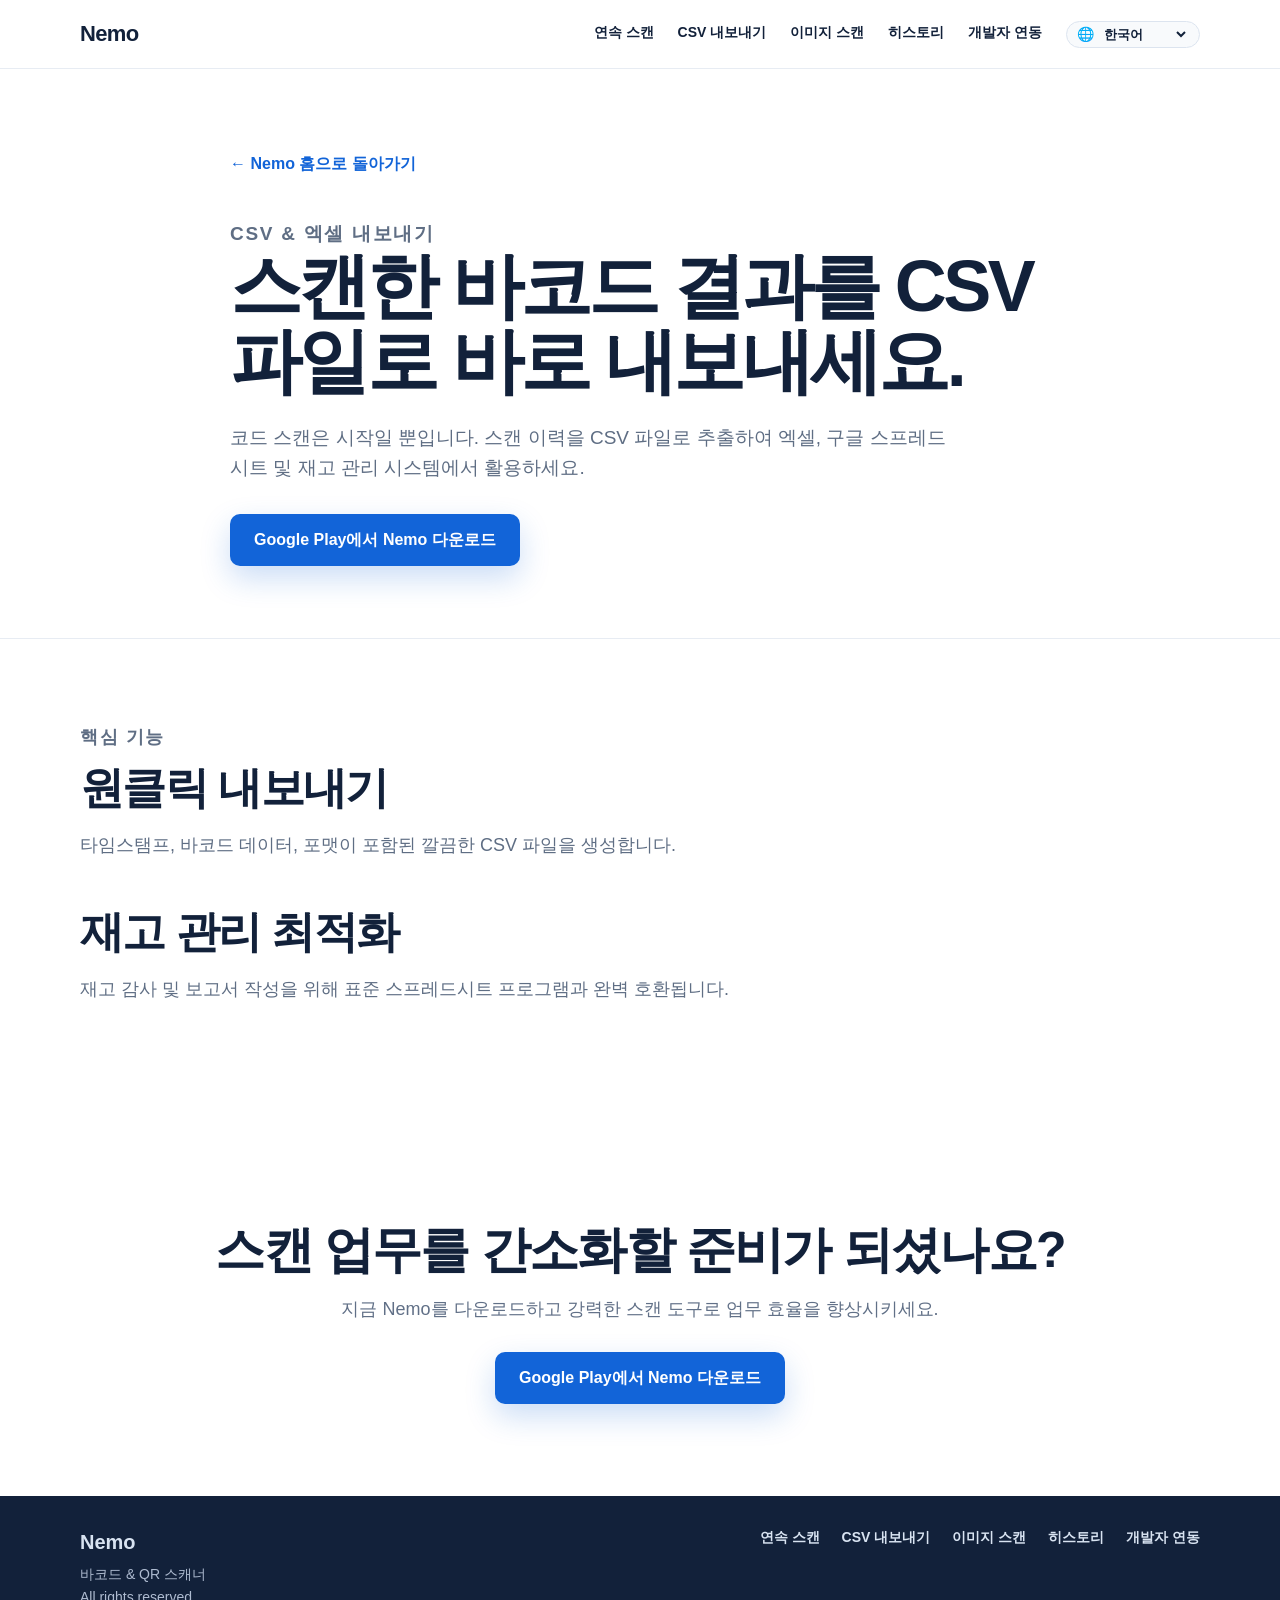
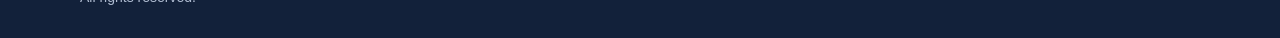
==== commit 1b804252: "feat: complete 100% i18n coverage across all pages and sub-landings" ====
--- a/barcode-scanner-csv-export/index.html
+++ b/barcode-scanner-csv-export/index.html
@@ -53,7 +53,7 @@
     <section class="page-hero">
         <div class="container page-hero-inner">
 
-            <a href="../" class="back-home" data-i18n="nav_home">← Back to Nemo</a>
+            <a href="../" class="back-home" data-i18n="back_to_nemo">← Back to Nemo</a>
 
             <p class="eyebrow" data-i18n="feat_csv_title">CSV Export</p>
 
@@ -77,7 +77,7 @@
                     rel="noopener noreferrer"
                     data-i18n="get_nemo"
                 >
-                    Export Scan History with Nemo
+                    Get Nemo on Google Play
                 </a>
             </div>
 
@@ -88,7 +88,7 @@
         <div class="container">
 
             <div class="section-heading">
-                <p class="eyebrow">Features</p>
+                <p class="eyebrow" data-i18n="features_eyebrow">Features</p>
                 <h2 data-i18n="csv_feat1_title">One-Click Export</h2>
                 <p data-i18n="csv_feat1_desc">Generate clean CSV files containing timestamps, barcode data, and formats instantly.</p>
             </div>
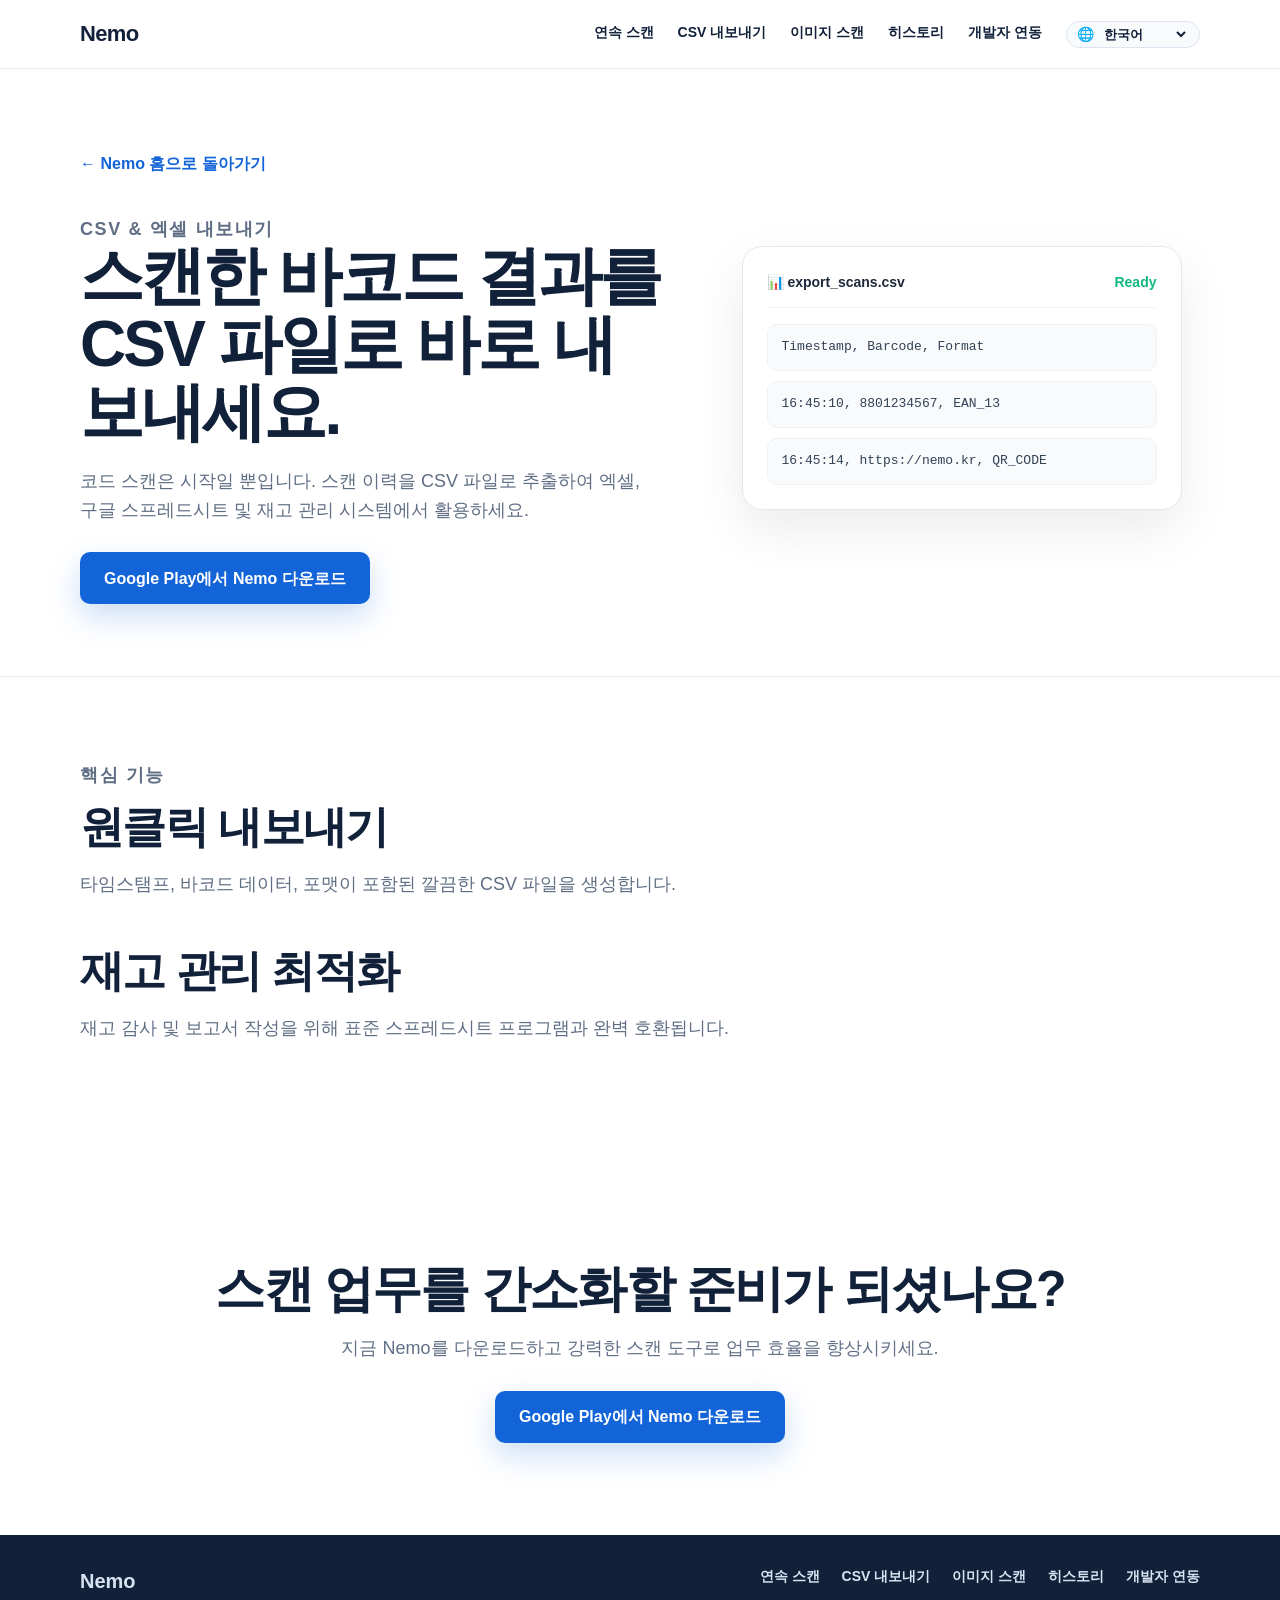
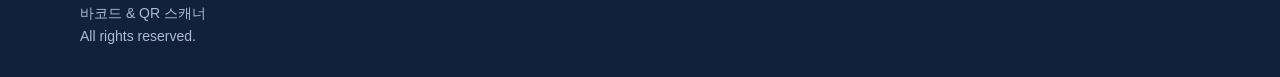
==== commit 22bdfda1: "style: redesign subpage heroes with 2-column grid and visual cards matching index layout" ====
--- a/barcode-scanner-csv-export/index.html
+++ b/barcode-scanner-csv-export/index.html
@@ -26,6 +26,8 @@
     <meta property="og:site_name" content="Nemo">
 
     <link rel="stylesheet" href="../css/style.css">
+    <script src="../js/translations.js"></script>
+    <script src="../js/i18n.js"></script>
 </head>
 
 <body data-i18n-page-title="csv_page_title">
@@ -53,32 +55,48 @@
     <section class="page-hero">
         <div class="container page-hero-inner">
 
-            <a href="../" class="back-home" data-i18n="back_to_nemo">← Back to Nemo</a>
+            <div>
+                <a href="../" class="back-home" data-i18n="back_to_nemo">← Back to Nemo</a>
 
-            <p class="eyebrow" data-i18n="feat_csv_title">CSV Export</p>
+                <p class="eyebrow" data-i18n="feat_csv_title">CSV Export</p>
 
-            <h1 data-i18n="csv_hero_title">
-                Export barcode scan results
-                directly to CSV.
-            </h1>
+                <h1 data-i18n="csv_hero_title">
+                    Export barcode scan results
+                    directly to CSV.
+                </h1>
 
-            <p data-i18n="csv_hero_desc">
-                Scanning codes is only half the work.
-                Nemo lets you export your scan history into CSV files,
-                making it easy to work with Excel, Google Sheets, or internal inventory tools.
-            </p>
+                <p data-i18n="csv_hero_desc">
+                    Scanning codes is only half the work.
+                    Nemo lets you export your scan history into CSV files,
+                    making it easy to work with Excel, Google Sheets, or internal inventory tools.
+                </p>
 
-            <div class="page-hero-actions">
-                <a
-                    class="button button-primary play-store-cta"
-                    data-page="csv_export"
-                    href="https://play.google.com/store/apps/details?id=kr.co.bizadmin.scanner"
-                    target="_blank"
-                    rel="noopener noreferrer"
-                    data-i18n="get_nemo"
-                >
-                    Get Nemo on Google Play
-                </a>
+                <div class="page-hero-actions">
+                    <a
+                        class="button button-primary play-store-cta"
+                        data-page="csv_export"
+                        href="https://play.google.com/store/apps/details?id=kr.co.bizadmin.scanner"
+                        target="_blank"
+                        rel="noopener noreferrer"
+                        data-i18n="get_nemo"
+                    >
+                        Get Nemo on Google Play
+                    </a>
+                </div>
+            </div>
+
+            <div class="subpage-visual">
+                <div class="subpage-card">
+                    <div class="subpage-card-header">
+                        <span>📊 export_scans.csv</span>
+                        <span style="color:#10b981;">Ready</span>
+                    </div>
+                    <div class="subpage-card-body">
+                        <div class="card-item" style="font-family: monospace;">Timestamp, Barcode, Format</div>
+                        <div class="card-item" style="font-family: monospace;">16:45:10, 8801234567, EAN_13</div>
+                        <div class="card-item" style="font-family: monospace;">16:45:14, https://nemo.kr, QR_CODE</div>
+                    </div>
+                </div>
             </div>
 
         </div>
@@ -140,8 +158,6 @@
 </footer>
 
 <script src="../js/main.js"></script>
-<script src="../js/translations.js"></script>
-<script src="../js/i18n.js"></script>
 
 </body>
 </html>
--- a/css/style.css
+++ b/css/style.css
@@ -403,25 +403,81 @@
 }
 
 .page-hero-inner {
-    max-width: 820px;
+    display: grid;
+    grid-template-columns: 1.1fr 0.9fr;
+    align-items: center;
+    gap: 60px;
 }
 
 .page-hero h1 {
     margin: 0;
-    font-size: clamp(46px, 7vw, 72px);
-    line-height: 1.04;
-    letter-spacing: -0.05em;
+    font-size: clamp(40px, 5.5vw, 64px);
+    line-height: 1.06;
+    letter-spacing: -0.045em;
 }
 
 .page-hero p {
-    max-width: 720px;
-    margin: 24px 0 0;
+    margin: 20px 0 0;
     color: #5f6e84;
-    font-size: 19px;
+    font-size: 18px;
 }
 
 .page-hero-actions {
-    margin-top: 30px;
+    margin-top: 28px;
+}
+
+/* Subpage Visual Preview Cards */
+.subpage-visual {
+    display: flex;
+    justify-content: center;
+}
+
+.subpage-card {
+    width: 100%;
+    max-width: 440px;
+    padding: 24px;
+    border: 1px solid #e2e8f0;
+    border-radius: 20px;
+    background: #ffffff;
+    box-shadow: 0 20px 50px rgba(12, 18, 32, 0.08);
+}
+
+.subpage-card-header {
+    display: flex;
+    align-items: center;
+    justify-content: space-between;
+    padding-bottom: 14px;
+    margin-bottom: 16px;
+    border-bottom: 1px solid #f1f5f9;
+    font-weight: 800;
+    font-size: 14px;
+    color: #1e293b;
+}
+
+.subpage-card-body {
+    display: flex;
+    flex-direction: column;
+    gap: 10px;
+}
+
+.card-item {
+    padding: 12px 14px;
+    border-radius: 10px;
+    background: #f8fafc;
+    border: 1px solid #edf2f7;
+    font-size: 13px;
+    color: #334155;
+}
+
+.code-snippet {
+    font-family: ui-monospace, SFMono-Regular, Menlo, Monaco, Consolas, monospace;
+    font-size: 12px;
+    background: #0f172a;
+    color: #38bdf8;
+    padding: 18px;
+    border-radius: 12px;
+    overflow-x: auto;
+    line-height: 1.5;
 }
 
 .content-section {
@@ -429,7 +485,7 @@
 }
 
 .content-narrow {
-    max-width: 820px;
+    width: 100%;
 }
 
 .content-section h2 {
@@ -705,3 +761,10 @@
     font-weight: 500;
 }
 
+@media (max-width: 800px) {
+    .page-hero-inner {
+        grid-template-columns: 1fr;
+        gap: 40px;
+    }
+}
+
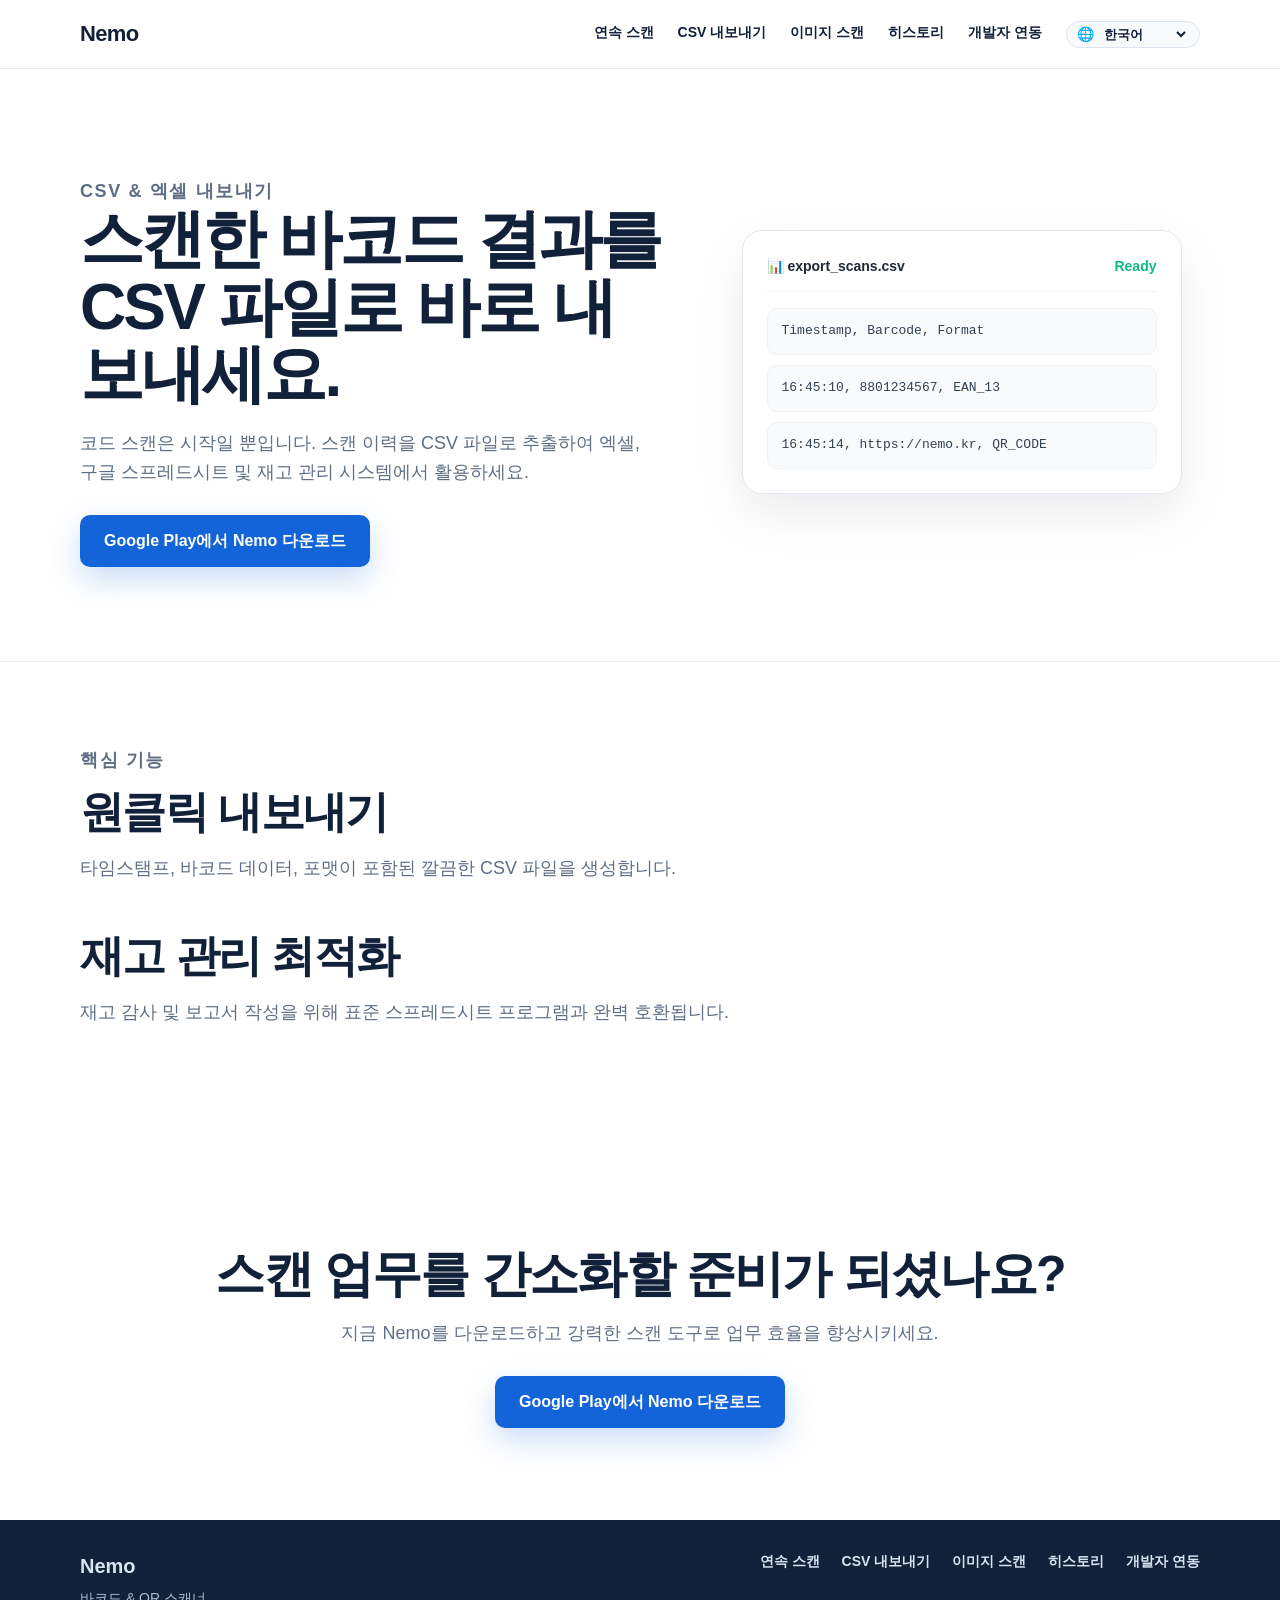
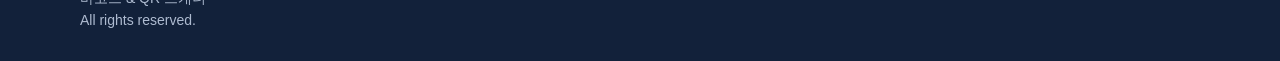
==== commit e171b36a: "style: remove back-home link and match top vertical position of subpage hero with index hero" ====
--- a/barcode-scanner-csv-export/index.html
+++ b/barcode-scanner-csv-export/index.html
@@ -56,8 +56,6 @@
         <div class="container page-hero-inner">
 
             <div>
-                <a href="../" class="back-home" data-i18n="back_to_nemo">← Back to Nemo</a>
-
                 <p class="eyebrow" data-i18n="feat_csv_title">CSV Export</p>
 
                 <h1 data-i18n="csv_hero_title">
--- a/css/style.css
+++ b/css/style.css
@@ -398,7 +398,7 @@
 }
 
 .page-hero {
-    padding: 82px 0 72px;
+    padding: 88px 0 94px;
     border-bottom: 1px solid #e7ecf3;
 }
 
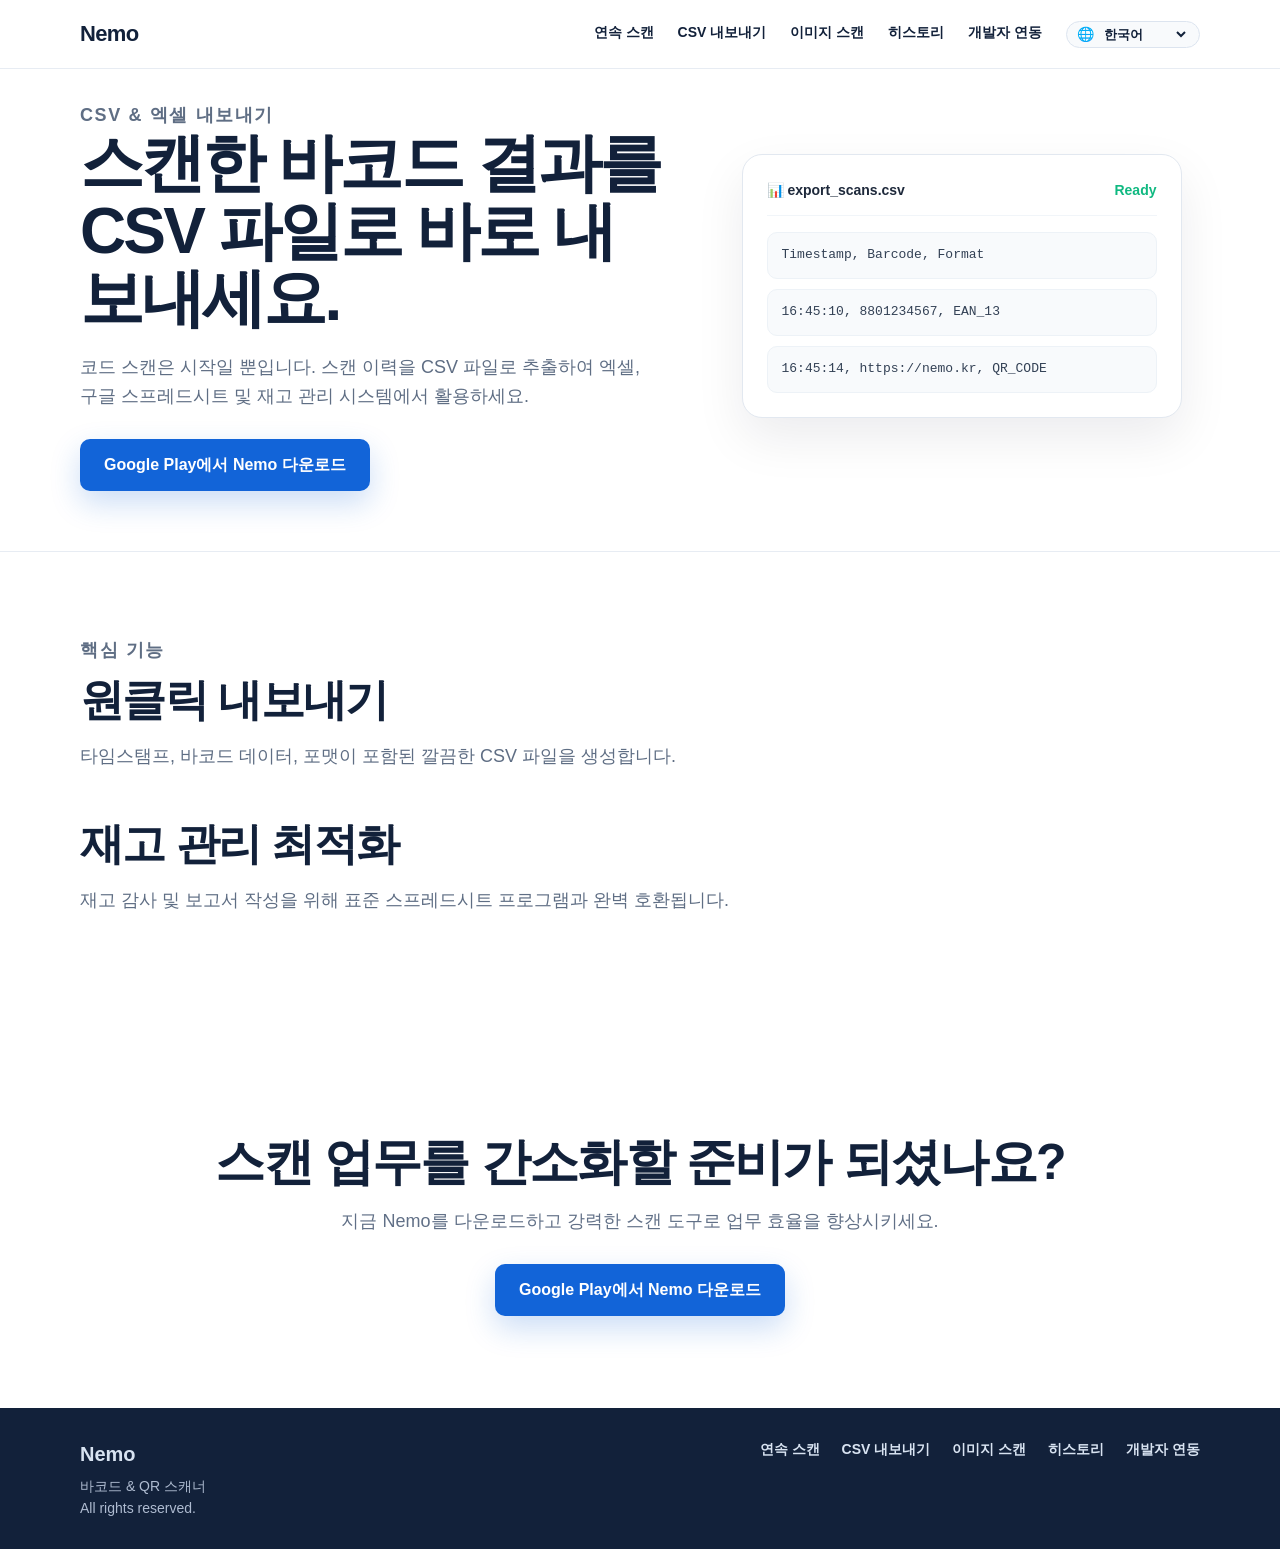
==== commit 84cef5b8: "feat: link SVG favicon across all 6 pages" ====
--- a/barcode-scanner-csv-export/index.html
+++ b/barcode-scanner-csv-export/index.html
@@ -7,6 +7,7 @@
     <title>Barcode Scanner with CSV Export | Nemo</title>
     <meta name="description" content="Export barcode and QR scan results to CSV format with Nemo for Android. Easily integrate scan logs with Excel and Google Sheets.">
 
+    <link rel="icon" type="image/svg+xml" href="../favicon.svg">
     <link rel="canonical" href="https://nemo-scanner.bizadmin.co.kr/barcode-scanner-csv-export/">
     <link rel="alternate" hreflang="x-default" href="https://nemo-scanner.bizadmin.co.kr/barcode-scanner-csv-export/">
     <link rel="alternate" hreflang="en" href="https://nemo-scanner.bizadmin.co.kr/barcode-scanner-csv-export/?lang=en">
--- a/css/style.css
+++ b/css/style.css
@@ -64,7 +64,7 @@
 }
 
 .hero {
-    padding: 88px 0 94px;
+    padding: 12px 0 60px;
     overflow: hidden;
 }
 
@@ -80,7 +80,7 @@
 }
 
 .eyebrow {
-    margin: 0 0 12px;
+    margin: 0 0 10px;
     font-size: 13px;
     font-weight: 800;
     letter-spacing: 0.09em;
@@ -398,7 +398,7 @@
 }
 
 .page-hero {
-    padding: 88px 0 94px;
+    padding: 12px 0 60px;
     border-bottom: 1px solid #e7ecf3;
 }
 
